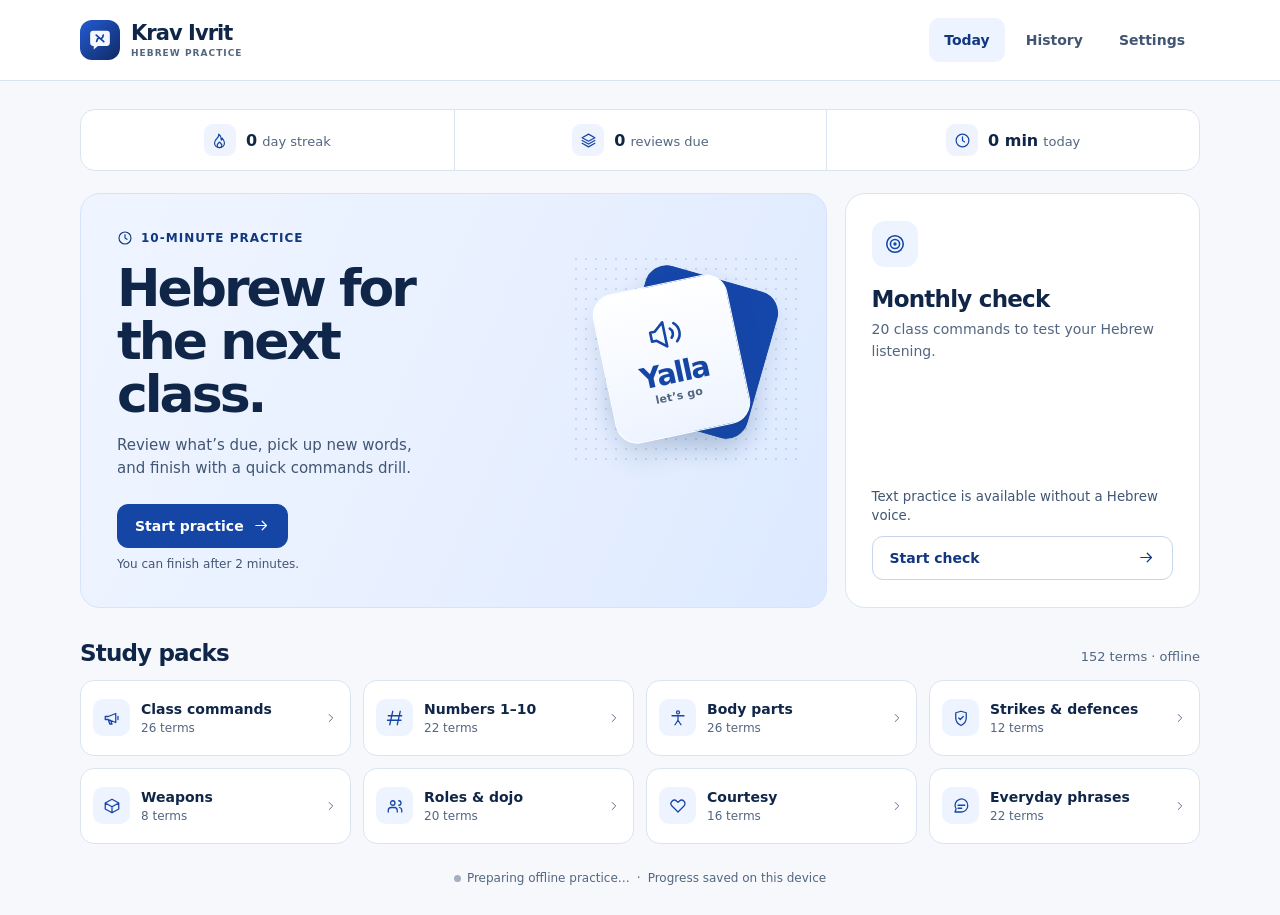
==== index.html @ d7a6f714 "Build Krav Ivrit Hebrew practice PWA" ====
<!doctype html>
<html lang="en">
<head>
  <meta charset="utf-8">
  <meta name="viewport" content="width=device-width, initial-scale=1, viewport-fit=cover">
  <meta name="theme-color" content="#1243a2">
  <meta name="description" content="A ten-minute personal Hebrew practice app for Krav Maga classes and everyday conversation.">
  <title>Krav Ivrit</title>
  <link rel="icon" href="./icons/icon.svg" type="image/svg+xml">
  <link rel="apple-touch-icon" href="./icons/apple-touch-icon.png">
  <link rel="manifest" href="./manifest.webmanifest">
  <link rel="stylesheet" href="./styles.css">
  <script type="module" src="./app.mjs"></script>
</head>
<body>
  <header class="site-header">
    <div class="header-inner">
      <button class="brand" type="button" data-action="home" aria-label="Krav Ivrit home">
        <img src="./icons/icon.svg" width="40" height="40" alt="">
        <span>Krav Ivrit<small>HEBREW PRACTICE</small></span>
      </button>
      <nav aria-label="Main navigation">
        <button type="button" data-action="home" aria-current="page">Today</button>
        <button type="button" data-action="history">History</button>
        <button type="button" data-action="settings">Settings</button>
      </nav>
    </div>
  </header>
  <main class="layout">
    <div class="stats" aria-label="Practice statistics">
      <div><span class="stat-icon" data-icon="flame" aria-hidden="true"></span><span><strong id="streak">0</strong> <span id="streak-label">day streak</span></span></div>
      <div><span class="stat-icon" data-icon="layers" aria-hidden="true"></span><span><strong id="due">0</strong> <span>reviews due</span></span></div>
      <div><span class="stat-icon" data-icon="clock" aria-hidden="true"></span><span><strong id="minutes">0 min</strong> <span>today</span></span></div>
    </div>
    <p class="notice hidden" id="storage-status" role="status"></p>
    <section id="view" aria-busy="true"><p>Loading your practice packs…</p></section>
    <footer>
      <span id="offline-status">Preparing offline practice…</span>
      <span class="footer-divider" aria-hidden="true">·</span>
      <span>Progress saved on this device</span>
    </footer>
  </main>
  <input id="backup-file" type="file" accept=".json,application/json" hidden>
  <noscript><p class="layout">Enable JavaScript to use Krav Ivrit.</p></noscript>
</body>
</html>
---- styles.css ----
:root {
  color-scheme: light;
  font-family: Inter, -apple-system, BlinkMacSystemFont, "Segoe UI", system-ui, sans-serif;
  --ink: #102648;
  --muted: #536681;
  --muted-deep: #405674;
  --blue: #1646a5;
  --blue-deep: #11377f;
  --blue-pale: #edf3ff;
  --line: #dbe4f1;
  --surface: #fff;
  --canvas: #f6f8fc;
  --radius: 20px;
}
*, *::before, *::after { box-sizing: border-box; }
body { margin: 0; min-width: 280px; background: var(--canvas); color: var(--ink); }
button, input, select { font: inherit; }
button {
  min-height: 44px;
  cursor: pointer;
  color: inherit;
}
button:disabled { cursor: default; opacity: .58; }
:focus-visible { outline: 3px solid #5583ee; outline-offset: 3px; }
h1, h2, h3, p { margin: 0; }
h1, h2, h3 { text-wrap: balance; }
p { line-height: 1.55; }
svg { display: block; }
.hidden { display: none !important; }

.site-header { background: #fff; border-bottom: 1px solid var(--line); }
.header-inner, .layout { width: min(1120px, calc(100% - 80px)); margin: 0 auto; }
.header-inner { min-height: 80px; display: flex; align-items: center; justify-content: space-between; gap: 14px; }
.brand {
  display: inline-flex; align-items: center; gap: 11px; padding: 0;
  border: 0; background: transparent; text-align: left; font-size: 21px; font-weight: 760; line-height: 1.05;
  letter-spacing: -.045em; white-space: nowrap;
}
.brand img { border-radius: 12px; flex: none; }
.brand small { display: block; margin-top: 5px; font-size: 9px; font-weight: 730; letter-spacing: .115em; color: var(--muted); }
nav { display: flex; align-items: center; gap: 6px; }
nav button {
  border: 0; background: transparent; border-radius: 10px; padding: 0 15px;
  color: var(--muted-deep); font-size: 14px; font-weight: 640;
}
nav button[aria-current="page"], nav button:hover { background: var(--blue-pale); color: var(--blue-deep); }
.layout { padding: 28px 0 max(28px, env(safe-area-inset-bottom)); }
.stats {
  display: grid; grid-template-columns: repeat(3, 1fr); align-items: stretch; margin-bottom: 22px;
  background: #fff; border: 1px solid var(--line); border-radius: 15px;
}
.stats > div { min-height: 60px; display: flex; align-items: center; justify-content: center; gap: 10px; padding: 8px; }
.stats > div + div { border-left: 1px solid var(--line); }
.stats strong { font-size: 16px; font-variant-numeric: tabular-nums; }
.stats span span { color: var(--muted); font-size: 13px; }
.stat-icon {
  width: 32px; height: 32px; flex: none; display: grid; place-items: center;
  background: #eef3fd; border-radius: 9px; color: var(--blue);
}
.stat-icon svg { width: 17px; height: 17px; }
[aria-busy="true"] { padding: 24px 0; color: var(--muted); }
.hero-grid { display: grid; grid-template-columns: minmax(0, 2.1fr) minmax(0, 1fr); gap: 18px; }
.hero {
  min-height: 326px; position: relative; isolation: isolate; overflow: hidden; border: 1px solid #d6e3fc;
  border-radius: var(--radius); padding: 36px;
  background: linear-gradient(114deg, #eff5ff 0%, #e8f0ff 55%, #dce9ff 100%);
}
.hero-content { max-width: 370px; position: relative; z-index: 1; }
.kicker { display: flex; align-items: center; gap: 8px; color: var(--blue-deep); font-size: 12px; letter-spacing: .085em; font-weight: 750; text-transform: uppercase; }
.kicker svg { width: 16px; height: 16px; }
.hero h1 {
  font-size: clamp(34px, 4.1vw, 52px); font-weight: 770; letter-spacing: -.058em;
  line-height: 1.02; margin: 16px 0 13px;
}
.hero p { color: var(--muted-deep); max-width: 310px; font-size: 15px; }
.hero-actions { display: grid; justify-items: start; gap: 9px; margin-top: 23px; }
.hero-actions small { font-size: 12px; color: var(--muted-deep); }
.hero-art {
  pointer-events: none; position: absolute; width: 222px; height: 218px; right: 29px; top: 56px;
  background: radial-gradient(circle, #7b9bd249 1.1px, transparent 1.35px) center / 10px 10px;
}
.flash {
  position: absolute; display: grid; place-content: center; border-radius: 22px;
  height: 152px; width: 137px; box-shadow: 0 14px 24px #20487929;
}
.flash-back { top: 26px; left: 53px; transform: rotate(16deg); background: #1546aa; border: 1px solid #1243a2; }
.flash-front {
  top: 33px; left: 28px; transform: rotate(-12deg); align-content: center; justify-items: center;
  background: linear-gradient(#fff, #eef4ff); border: 1px solid #fff;
  color: var(--blue); font-size: 29px; font-weight: 740; letter-spacing: -.055em;
}
.flash-front svg { width: 37px; height: 37px; margin-bottom: 4px; }
.flash-front small { font-size: 11px; font-weight: 640; letter-spacing: .02em; color: var(--muted); }
.panel { background: #fff; border: 1px solid var(--line); border-radius: var(--radius); }
.monthly { display: flex; flex-direction: column; align-items: flex-start; padding: 27px 26px; }
.feature-icon {
  display: grid; place-items: center; width: 46px; height: 46px; border-radius: 13px;
  background: var(--blue-pale); color: var(--blue);
}
.feature-icon svg { width: 22px; height: 22px; }
.monthly h2 { margin: 19px 0 7px; font-size: 23px; letter-spacing: -.033em; }
.monthly p { color: var(--muted); font-size: 14px; }
.monthly small { color: var(--muted-deep); margin: auto 0 10px; padding-top: 17px; line-height: 1.4; }
.primary, .secondary, .quiet, .danger {
  display: inline-flex; align-items: center; justify-content: center; gap: 9px;
  padding: 11px 17px; border-radius: 11px; font-size: 14px; line-height: 1.3; font-weight: 700;
}
.primary { background: var(--blue); color: #fff; border: 1px solid var(--blue); }
.primary:not(:disabled):hover { background: var(--blue-deep); }
.secondary { background: #fff; color: var(--blue-deep); border: 1px solid #c5d5ee; }
.secondary:not(:disabled):hover, .quiet:hover { background: var(--blue-pale); }
.quiet { background: transparent; color: var(--blue-deep); border: 1px solid transparent; }
.danger { background: #fff; color: #9c2934; border: 1px solid #e8c0c4; }
.danger:hover { background: #fff2f3; }
.primary svg, .secondary svg, .quiet svg, .danger svg { width: 17px; height: 17px; flex: none; }
.monthly .secondary { width: 100%; justify-content: space-between; }

.packs { margin-top: 32px; }
.section-head { display: flex; justify-content: space-between; align-items: baseline; gap: 10px; margin-bottom: 14px; }
.section-head h2 { font-size: 23px; letter-spacing: -.036em; }
.section-head small { font-size: 13px; color: var(--muted); }
.pack-grid { display: grid; grid-template-columns: repeat(4, minmax(0, 1fr)); gap: 12px; }
.pack-card {
  display: flex; align-items: center; gap: 11px; width: 100%; min-height: 76px; padding: 12px;
  border: 1px solid var(--line); border-radius: 14px; background: #fff; text-align: left;
}
.pack-card:hover { border-color: #96afe0; background: #fafdff; }
.pack-card .feature-icon { width: 37px; height: 37px; border-radius: 10px; flex: none; }
.pack-card .feature-icon svg { width: 18px; height: 18px; }
.pack-card strong, .pack-card small { display: block; }
.pack-card strong { font-size: 14px; line-height: 1.3; }
.pack-card small { color: var(--muted); font-size: 12px; margin-top: 3px; }
.pack-card > svg { width: 14px; height: 14px; margin-left: auto; flex: none; color: #596e8d; }

footer { display: flex; flex-wrap: wrap; gap: 7px; justify-content: center; margin-top: 26px; color: var(--muted); font-size: 12px; line-height: 1.45; }
#offline-status { display: inline-flex; align-items: center; gap: 6px; }
#offline-status::before { content: ""; width: 7px; height: 7px; border-radius: 50%; background: #a4afc1; }
#offline-status[data-ready="true"]::before { background: #298065; }

.narrow { max-width: 720px; margin: 0 auto; }
.page-heading { margin: 11px 0 18px; }
.page-heading h1, .session-card h1 { font-size: clamp(29px, 5vw, 40px); letter-spacing: -.047em; line-height: 1.12; margin-bottom: 8px; overflow-wrap: anywhere; }
.page-heading p, .session-card > p { color: var(--muted); }
.settings-card { padding: 7px 21px; margin-bottom: 15px; }
.settings-card h2 { font-size: 19px; margin: 14px 0 4px; letter-spacing: -.025em; }
.setting-row { display: flex; align-items: center; justify-content: space-between; gap: 14px; min-height: 64px; padding: 8px 0; }
.setting-row + .setting-row, .term-row + .term-row { border-top: 1px solid var(--line); }
.setting-row small { display: block; color: var(--muted); font-size: 13px; margin-top: 3px; }
.setting-row input[type="number"], .setting-row select, .recall-input {
  min-height: 44px; border: 1px solid #aebfdc; border-radius: 9px; color: var(--ink);
  background: #fff; padding: 7px 11px; font-size: 16px;
}
.setting-row input[type="number"] { width: 75px; }
.switch { position: relative; display: flex; align-items: center; justify-content: center; flex: 0 0 52px; min-height: 44px; cursor: pointer; }
.switch input { appearance: none; width: 48px; height: 28px; border: 1px solid #8b9dba; border-radius: 20px; background: #d9e2f0; cursor: pointer; }
.switch input::after { content: ""; display: block; width: 20px; height: 20px; border-radius: 50%; margin: 3px; background: #fff; box-shadow: 0 1px 3px #132d4d50; }
.switch input:checked { border-color: var(--blue); background: var(--blue); }
.switch input:checked::after { transform: translateX(20px); }
.button-group { display: flex; flex-wrap: wrap; gap: 9px; padding: 12px 0; }
.notice { padding: 11px 13px; margin-bottom: 14px; border-radius: 10px; background: #fff3d9; color: #684917; font-size: 14px; }
.settings-card .notice { margin-top: 8px; }
.term-list, .history-list { padding: 0 19px; list-style: none; margin: 0; }
.term-row { display: flex; justify-content: space-between; align-items: center; gap: 14px; padding: 12px 0; min-height: 65px; }
.term-row p, .term-row small { color: var(--muted); font-size: 13px; }
.term-row strong { overflow-wrap: anywhere; }
.term-row .secondary { flex: none; padding: 9px 12px; }
.hebrew { display: inline-block; color: var(--muted); font-size: 13px; font-weight: 500; margin-inline: 5px; }
.history-empty { padding: 19px; color: var(--muted); }

.session-top { display: flex; align-items: center; justify-content: space-between; gap: 10px; margin-bottom: 10px; }
.session-top .quiet { padding-inline: 10px; }
.timer { font-variant-numeric: tabular-nums; color: var(--muted-deep); font-size: 14px; font-weight: 700; }
.progress-track { height: 6px; border-radius: 7px; overflow: hidden; background: #dce7fa; margin-bottom: 14px; }
.progress-fill { height: 100%; background: var(--blue); }
.session-card { padding: clamp(18px, 4.8vw, 34px); }
.session-card .kicker { margin-bottom: 11px; }
.session-card .notice { margin-bottom: 12px; }
.session-card .listen { margin: 14px 0 12px; min-height: 50px; }
.choices { display: grid; gap: 9px; margin-top: 14px; }
.choice {
  min-height: 50px; width: 100%; text-align: left; border: 1px solid #cad8ee; border-radius: 11px;
  padding: 10px 14px; background: #fff; font-weight: 610; line-height: 1.4;
}
.choice:hover { background: var(--blue-pale); border-color: #a2b8e0; }
.recall-input { display: block; width: 100%; margin: 18px 0 12px; }
.feedback {
  padding: 13px 15px; margin: 17px 0 13px; border: 1px solid var(--line);
  border-radius: 12px; background: #f4f7fd;
}
.feedback strong { font-size: 20px; }
.feedback p { color: var(--muted); margin-top: 3px; overflow-wrap: anywhere; }
.feedback .result { color: var(--ink); font-size: 14px; font-weight: 750; margin-bottom: 5px; }
.feedback .result[data-correct="true"] { color: #245e4d; }
.feedback .result[data-correct="false"] { color: #884220; }
.grades { display: grid; grid-template-columns: repeat(4, 1fr); gap: 7px; margin-top: 10px; }
.grades button { padding-inline: 7px; }
.full { width: 100%; }
.summary-score { display: grid; gap: 3px; margin: 16px 0; font-size: 15px; color: var(--muted-deep); }
.summary-score strong { font-size: 26px; color: var(--ink); }
.summary-line { margin: 6px 0; }

@media (max-width: 1050px) {
  .header-inner, .layout { width: calc(100% - 48px); }
  .hero-art { right: 9px; transform: scale(.89); transform-origin: center right; }
  .hero-content { max-width: 310px; }
  .hero { padding: 29px; }
}
@media (max-width: 820px) {
  .hero-art { display: none; }
  .pack-grid { grid-template-columns: repeat(2, minmax(0, 1fr)); }
}
@media (max-width: 580px) {
  .header-inner, .layout { width: calc(100% - 28px); }
  .header-inner { min-height: 63px; gap: 7px; }
  .brand { font-size: 17px; gap: 7px; letter-spacing: -.035em; }
  .brand img { width: 32px; height: 32px; border-radius: 9px; }
  .brand small { font-size: 7px; margin-top: 4px; }
  nav { gap: 2px; }
  nav button { padding-inline: clamp(5px, 1.8vw, 10px); font-size: 12px; }
  .layout { padding-top: 15px; }
  .stats { margin-bottom: 14px; border-radius: 12px; }
  .stats > div { min-height: 63px; gap: 6px; justify-content: center; padding: 6px 3px; }
  .stats strong { font-size: 14px; }
  .stats span span { font-size: 10px; display: block; line-height: 1.2; }
  .stat-icon { width: 24px; height: 24px; border-radius: 7px; }
  .stat-icon svg { width: 14px; height: 14px; }
  .hero-grid { grid-template-columns: 1fr; gap: 12px; }
  .hero { min-height: 0; padding: 22px; }
  .hero h1 { margin: 13px 0 9px; }
  .hero p { font-size: 14px; }
  .hero-actions { margin-top: 16px; }
  .monthly { padding: 17px; display: grid; grid-template-columns: 40px minmax(0, 1fr); gap: 4px 12px; align-items: start; }
  .monthly .feature-icon { width: 40px; height: 40px; grid-row: span 2; }
  .monthly h2 { margin: 0; font-size: 19px; }
  .monthly p { font-size: 13px; }
  .monthly small, .monthly .secondary { grid-column: 2; }
  .monthly small { padding-top: 5px; margin: 0 0 4px; }
  .packs { margin-top: 24px; }
  .section-head h2 { font-size: 20px; }
  .pack-grid { gap: 8px; }
  .pack-card { padding: 8px; gap: 7px; min-height: 64px; }
  .pack-card strong { font-size: 12px; }
  .pack-card small { font-size: 11px; }
  .pack-card .feature-icon { width: 29px; height: 29px; border-radius: 8px; }
  .pack-card .feature-icon svg { width: 15px; height: 15px; }
  .pack-card > svg { display: none; }
}
@media (max-width: 340px) {
  .brand small { display: none; }
  .stat-icon { display: none; }
}
@media (prefers-reduced-motion: no-preference) {
  button { transition: background-color .15s, border-color .15s; }
  .progress-fill { transition: width .3s; }
}
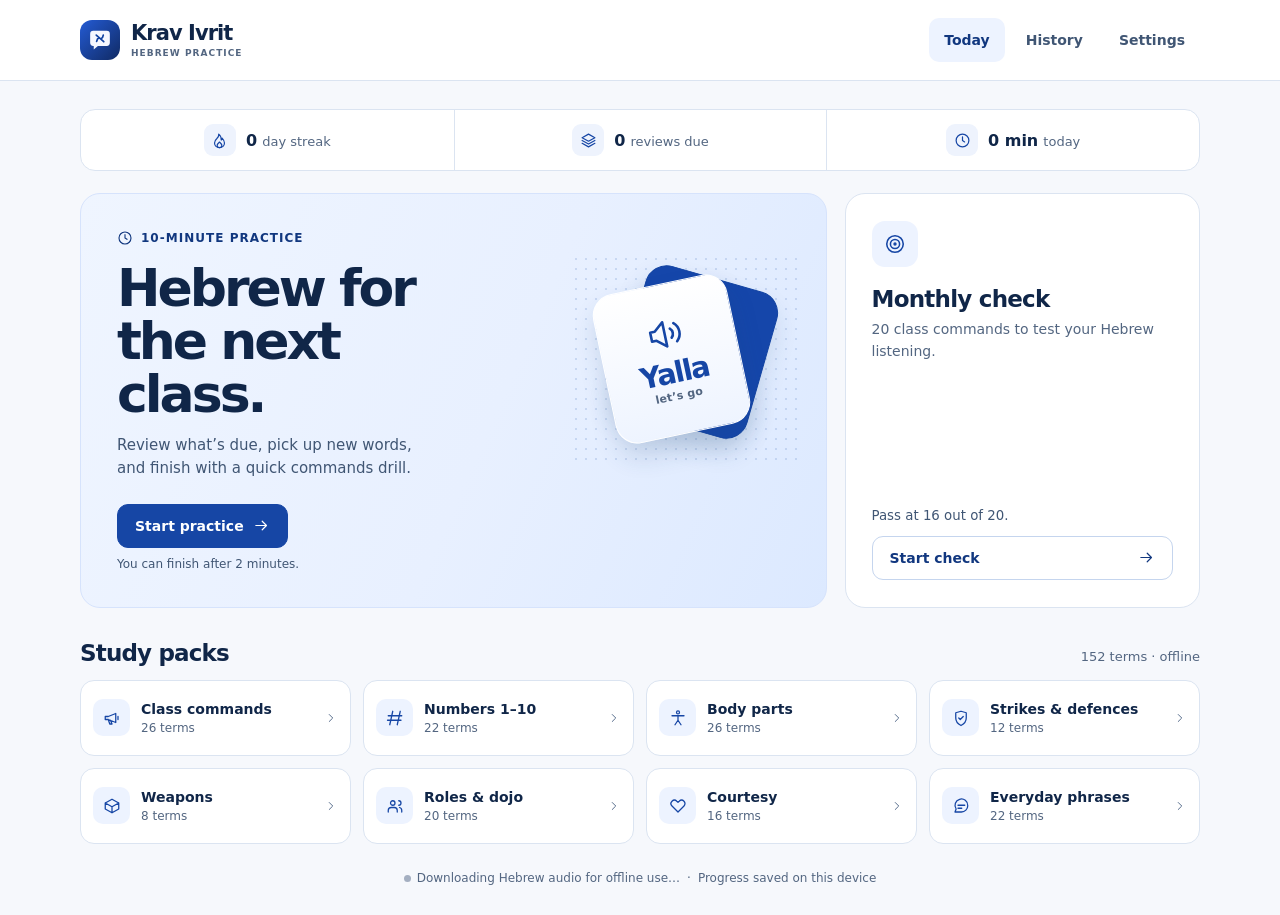
==== commit dc0022eb: "Bundle Hebrew audio clips for reliable iPhone playback" ====
--- a/index.html
+++ b/index.html
@@ -41,6 +41,7 @@
     </footer>
   </main>
   <input id="backup-file" type="file" accept=".json,application/json" hidden>
+  <audio id="hebrew-player" preload="auto" playsinline hidden></audio>
   <noscript><p class="layout">Enable JavaScript to use Krav Ivrit.</p></noscript>
 </body>
 </html>
--- a/styles.css
+++ b/styles.css
@@ -165,6 +165,18 @@
 .term-row strong { overflow-wrap: anywhere; }
 .term-row .secondary { flex: none; padding: 9px 12px; }
 .hebrew { display: inline-block; color: var(--muted); font-size: 13px; font-weight: 500; margin-inline: 5px; }
+.pronunciation { color: var(--blue-deep); font-size: 15px; overflow-wrap: anywhere; }
+.pronunciation-label { color: var(--muted); font-size: 12px; margin-right: 5px; }
+.term-row .pronunciation, .feedback .pronunciation { color: var(--blue-deep); }
+.reading-guide { margin: 12px 0 16px; color: var(--muted-deep); font-size: 14px; }
+.reading-guide summary { display: flex; align-items: center; min-height: 44px; cursor: pointer; color: var(--blue-deep); font-weight: 650; }
+.reading-guide summary::before { content: "+"; margin-right: 8px; }
+.reading-guide[open] summary::before { content: "−"; }
+.reading-guide p + p { margin-top: 8px; }
+.reading-guide ol { margin: 0; padding-left: 23px; line-height: 1.6; }
+.reading-guide li + li { margin-top: 8px; }
+.reading-guide a { color: var(--blue-deep); text-underline-offset: 3px; }
+.audio-status { font-size: 13px; color: var(--muted-deep); }
 .history-empty { padding: 19px; color: var(--muted); }
 
 .session-top { display: flex; align-items: center; justify-content: space-between; gap: 10px; margin-bottom: 10px; }
